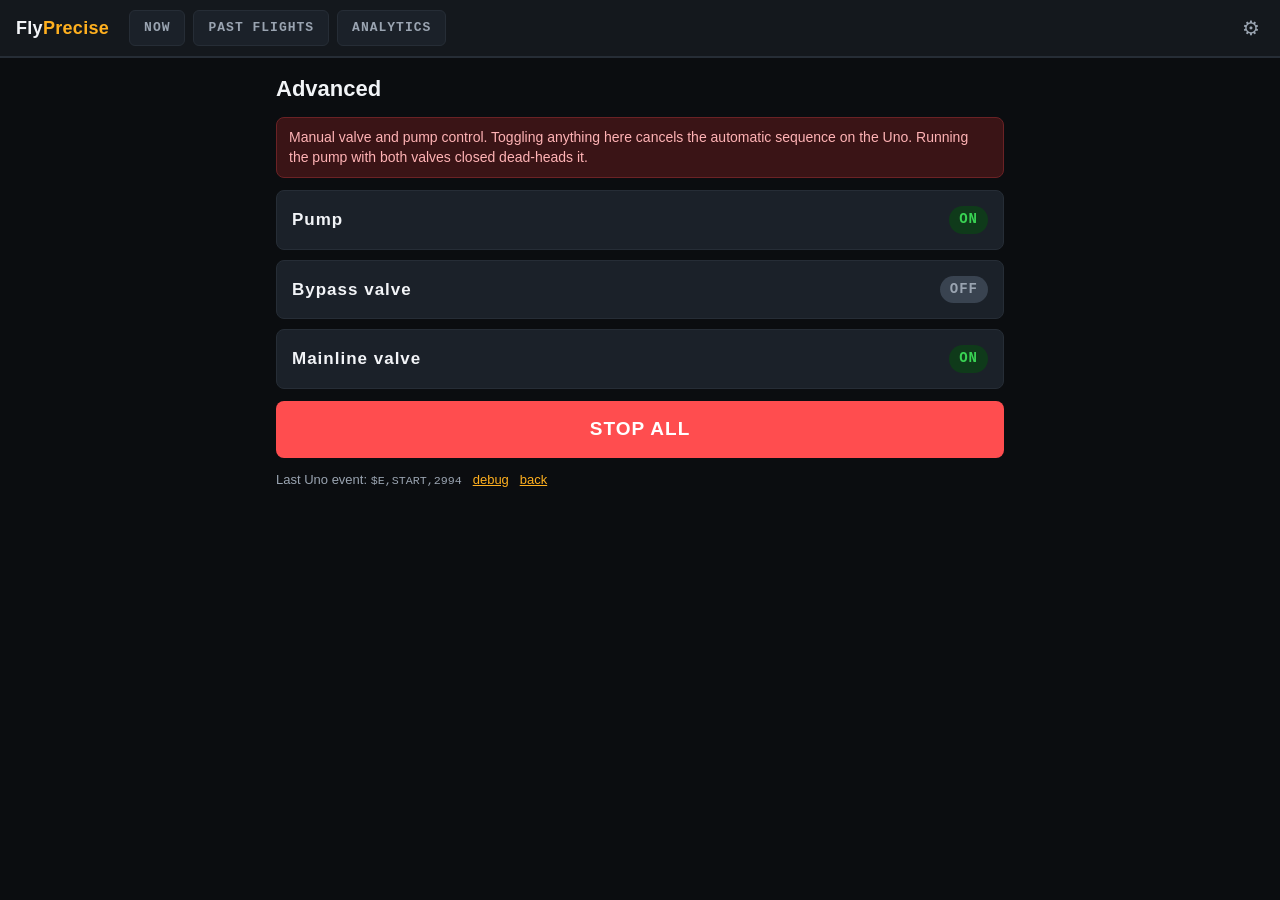
==== frontend/advanced.html @ a45aeeb8 "Add frontend/: standalone HTML + CSS for every screen, with a backend handoff README" ====
<!doctype html><html lang="en"><head><meta charset="utf-8"><meta name="viewport" content="width=device-width,initial-scale=1"><title>FlyPrecise</title><link rel="manifest" href="manifest.json"><link rel="icon" href="icon.svg" type="image/svg+xml"><link rel="apple-touch-icon" href="icon.svg"><meta name="theme-color" content="#0b0d10"><link rel="stylesheet" href="style.css"></head><body><header><a class="brand" href="index.html">Fly<span>Precise</span></a><nav class="tabs"><a href="index.html">NOW</a><a href="past.html">PAST FLIGHTS</a><a href="analytics.html">ANALYTICS</a></nav><a class="gear" href="settings.html" title="Settings">&#9881;</a></header><main><h1>Advanced</h1><div class="banner err">Manual valve and pump control. Toggling anything here cancels the automatic sequence on the Uno. Running the pump with both valves closed dead-heads it.</div><div class="adv"><form method="post" action="/advanced"><input type="hidden" name="cmd" value="P"><button class="btn adv-btn" type="submit"><span>Pump</span><b class="state on">ON</b></button></form><form method="post" action="/advanced"><input type="hidden" name="cmd" value="B"><button class="btn adv-btn" type="submit"><span>Bypass valve</span><b class="state">OFF</b></button></form><form method="post" action="/advanced"><input type="hidden" name="cmd" value="M"><button class="btn adv-btn" type="submit"><span>Mainline valve</span><b class="state on">ON</b></button></form></div><form method="post" action="/stop"><button class="btn stop" type="submit">STOP ALL</button></form><p class="hint">Last Uno event: <code>$E,START,2994</code> &nbsp; <a href="/debug">debug</a> &nbsp; <a href="index.html">back</a></p></main></body></html>
---- frontend/style.css ----
/* FlyPrecise dashboard. Pure CSS, no JS. Layout per the team sketch: tab bar, flight line, label : value readouts. */
:root{
  --bg:#0b0d10;--panel:#14181d;--panel2:#1b2129;--line:#262d36;
  --fg:#f2f4f7;--fg2:#9aa4b1;--amber:#ffb01f;--amber2:#b87400;
  --green:#39d353;--red:#ff4d4f;--blue:#4ea1ff;
  --radius:12px;--mono:ui-monospace,SFMono-Regular,Menlo,Consolas,"Liberation Mono",monospace;
  --sans:-apple-system,BlinkMacSystemFont,"Segoe UI",Roboto,Helvetica,Arial,sans-serif;
  color-scheme:dark;
}
*{box-sizing:border-box}
html,body{margin:0;padding:0}
body{background:var(--bg);color:var(--fg);font:16px/1.4 var(--sans);-webkit-text-size-adjust:100%}
a{color:var(--amber)}
main{max-width:760px;margin:0 auto;padding:16px 16px 40px}
h1{font-size:22px;margin:0 0 12px}
h2{font-size:15px;margin:18px 0 8px;color:var(--fg2);text-transform:uppercase;letter-spacing:.8px}
code{font-family:var(--mono);font-size:.9em;color:var(--fg2)}

/* header + tab bar (sketch: three boxed tabs along the top) */
header{display:flex;align-items:center;gap:14px;padding:10px 16px;border-bottom:2px solid var(--line);background:var(--panel);position:sticky;top:0;z-index:1}
.brand{font-weight:800;font-size:18px;letter-spacing:.3px;color:var(--fg);text-decoration:none;margin-right:6px;white-space:nowrap}
.brand span{color:var(--amber)}
.tabs{display:flex;gap:8px;flex:1;min-width:0;overflow-x:auto}
.tabs a{font-family:var(--mono);font-weight:700;font-size:13px;letter-spacing:1px;color:var(--fg2);text-decoration:none;
  padding:8px 14px;border:1px solid var(--line);border-radius:6px;background:var(--panel2);white-space:nowrap}
.tabs a.on{background:var(--amber);color:#1a1200;border-color:var(--amber)}
.gear{color:var(--fg2);text-decoration:none;font-size:20px;line-height:1;padding:4px}
.gear:hover{color:var(--fg)}

/* flash + banners */
.flash,.banner{border-radius:8px;padding:10px 12px;margin:0 0 12px;font-size:14px}
.flash.ok,.banner.ok{background:#11331a;color:#9ef0a9;border:1px solid #1e5c2b}
.flash.err,.banner.err{background:#3a1416;color:#ffb3b5;border:1px solid #6b2225}
.banner.warn{background:#3a2a0a;color:#ffd27a;border:1px solid #6b4c10}
.banner a{color:inherit;font-weight:600}
.hint{color:var(--fg2);font-size:13px}

/* live iframe (parent page) */
iframe.live{display:block;width:100%;height:470px;border:1px solid var(--line);border-radius:var(--radius);background:var(--panel);margin-bottom:18px}

/* live page (inside the iframe) */
body.live{background:var(--panel);padding:14px 16px;overflow-x:hidden}
body.live .banner{margin-bottom:8px;padding:8px 10px;font-size:13px}
.flight{display:flex;flex-wrap:wrap;align-items:baseline;gap:6px 18px;font-family:var(--mono);font-size:22px;font-weight:700;letter-spacing:1px;
  padding:4px 0 12px;border-bottom:1px solid var(--line);margin-bottom:10px}
.flight b{color:var(--amber)}
.flight .route i{font-style:normal;color:var(--fg2);padding:0 2px}
.flight .acft{color:var(--fg2);font-weight:600;font-size:18px}
.flight.none{color:var(--fg2);font-weight:600;font-size:17px}
.status{display:flex;align-items:center;justify-content:space-between;margin-bottom:6px}
.pill{font-family:var(--mono);font-weight:700;font-size:12px;letter-spacing:1px;padding:5px 11px;border-radius:999px;background:#2a313b;color:var(--fg2)}
.p-idle{background:#2a313b;color:#c7ced8}
.p-prime{background:#4a3300;color:var(--amber)}
.p-run{background:#0f3a1a;color:var(--green);animation:pulse 1.2s ease-in-out infinite}
.p-nolink{background:#3a1416;color:#ff8a8c}
@keyframes pulse{0%,100%{box-shadow:0 0 0 0 rgba(57,211,83,.45)}50%{box-shadow:0 0 0 6px rgba(57,211,83,0)}}
@media (prefers-reduced-motion:reduce){.p-run{animation:none}}
.dots{display:flex;gap:12px;font-size:12px;color:var(--fg2)}
.dot i{display:inline-block;width:9px;height:9px;border-radius:50%;background:#394350;margin-right:5px;vertical-align:-1px}
.dot.on i{background:var(--green);box-shadow:0 0 6px var(--green)}
.dot.on{color:var(--fg)}

/* readouts: LABEL ........ VALUE unit, one per line like the sketch */
.readouts{display:grid}
.ro{display:flex;justify-content:space-between;align-items:baseline;gap:12px;padding:11px 0;border-bottom:1px solid var(--line)}
.ro:last-child{border-bottom:0}
.lbl{font-size:13px;color:var(--fg2);text-transform:uppercase;letter-spacing:1px;white-space:nowrap}
.num{font-family:var(--mono);font-variant-numeric:tabular-nums;font-size:30px;font-weight:600;line-height:1.1;text-align:right;white-space:nowrap}
.num small{font-size:13px;color:var(--fg2);font-weight:500;letter-spacing:.5px}
.ro.big .num{font-size:38px;color:var(--amber)}
.ro.diff .num{color:var(--green)}
.target{display:flex;justify-content:space-between;font-size:13px;color:var(--fg2);margin:12px 0 6px;font-variant-numeric:tabular-nums}
.bar{height:8px;background:#262d36;border-radius:999px;overflow:hidden}
.bar div{height:100%;background:linear-gradient(90deg,var(--amber2),var(--amber));border-radius:999px}

/* load-a-flight form */
form.load{display:grid;gap:10px;margin-bottom:12px;background:var(--panel);border:1px solid var(--line);border-radius:var(--radius);padding:14px 16px 16px}
form.load h2{margin:0 0 2px}
.grid{display:grid;grid-template-columns:1fr 1fr;gap:10px}
.grid label,label.fuel{display:grid;gap:4px}
label{font-size:13px;color:var(--fg2);text-transform:uppercase;letter-spacing:.8px}
input[type=number],input[type=datetime-local],input[type=text]{
  width:100%;font:inherit;font-family:var(--mono);font-size:20px;padding:10px 12px;border-radius:8px;
  border:1px solid var(--line);background:var(--bg);color:var(--fg);text-transform:uppercase}
input[type=number]{text-transform:none}
label.fuel input{font-size:28px;padding:12px 14px}
input:focus{outline:2px solid var(--amber);border-color:var(--amber)}
input:invalid{border-color:var(--red)}
input::placeholder{color:#4a5563;text-transform:uppercase}
.btn{display:block;width:100%;font:inherit;font-weight:800;font-size:19px;letter-spacing:1px;padding:15px;border-radius:8px;border:0;cursor:pointer;text-align:center;text-decoration:none}
.btn.start{background:var(--amber);color:#1a1200;margin-top:4px}
.btn.start:active{background:var(--amber2)}
.btn.stop{background:var(--red);color:#fff;margin-bottom:12px}
.btn.stop:active{background:#b3282a}
.btn.small{width:auto;font-size:14px;padding:8px 14px;background:var(--panel2);color:var(--fg);border:1px solid var(--line)}
.row{display:flex;align-items:center;justify-content:space-between;margin-bottom:12px}
.row h1{margin:0}

/* settings */
fieldset{border:1px solid var(--line);border-radius:var(--radius);padding:12px 14px;margin:0 0 14px;background:var(--panel)}
legend{color:var(--amber);font-weight:700;padding:0 6px}
.settings label{display:block;margin:8px 0 4px;text-transform:none;letter-spacing:0;font-size:14px}
.opts{display:flex;gap:14px;flex-wrap:wrap;margin:6px 0}
.opt{display:inline-flex;align-items:center;gap:6px;color:var(--fg);font-size:15px;margin:0;text-transform:none;letter-spacing:0}
.settings input[type=number],.settings input[type=text],.settings input[type=datetime-local]{font-size:18px;padding:10px 12px;text-transform:none}

/* advanced */
.adv{display:grid;gap:10px;margin:12px 0}
.adv-btn{display:flex;justify-content:space-between;align-items:center;background:var(--panel2);color:var(--fg);border:1px solid var(--line);font-size:17px}
.state{font-family:var(--mono);font-size:14px;padding:4px 10px;border-radius:999px;background:#394350;color:var(--fg2)}
.state.on{background:#0f3a1a;color:var(--green)}

/* tables */
.tablewrap{overflow-x:auto;margin:0 -16px;padding:0 16px}
table{width:100%;border-collapse:collapse;font-size:13px;font-variant-numeric:tabular-nums}
th,td{text-align:left;padding:8px 6px;border-bottom:1px solid var(--line);white-space:nowrap}
th{color:var(--fg2);font-weight:600;font-size:11px;text-transform:uppercase;letter-spacing:.6px}

/* analytics */
.tiles{display:grid;grid-template-columns:repeat(auto-fit,minmax(150px,1fr));gap:10px;margin-bottom:10px}
.tile{background:var(--panel);border:1px solid var(--line);border-radius:var(--radius);padding:12px 14px}
.tv{font-family:var(--mono);font-variant-numeric:tabular-nums;font-size:26px;font-weight:600;color:var(--amber);white-space:nowrap}
.tv small{font-size:12px;color:var(--fg2);font-weight:500}
.tl{font-size:12px;color:var(--fg2);text-transform:uppercase;letter-spacing:.8px;margin-top:4px}
.chart{display:grid;gap:6px;background:var(--panel);border:1px solid var(--line);border-radius:var(--radius);padding:12px 14px}
.cr{display:grid;grid-template-columns:90px 1fr 90px;align-items:center;gap:10px;font-family:var(--mono);font-size:13px}
.cl{color:var(--fg2);overflow:hidden;text-overflow:ellipsis;white-space:nowrap}
.cb{height:14px;background:#262d36;border-radius:4px;overflow:hidden}
.cb i{display:block;height:100%;border-radius:4px;background:var(--amber)}
.cb i.neg{background:var(--green)}
.cv{text-align:right;font-variant-numeric:tabular-nums}

/* slip */
main.slip{color-scheme:light}
.ticket{background:#fff;color:#111;border-radius:10px;padding:18px 18px 14px;font-family:var(--mono);font-size:14px;box-shadow:0 2px 12px rgba(0,0,0,.35);max-width:400px;margin:0 auto 14px}
.tk-head{text-align:center;margin-bottom:12px}
.tk-brand{font-family:var(--sans);font-weight:900;font-size:22px;letter-spacing:.5px}
.tk-sub{color:#666;font-size:12px;text-transform:uppercase;letter-spacing:1.5px}
.ticket hr{border:0;border-top:1px dashed #999;margin:10px 0}
.ln{display:flex;justify-content:space-between;gap:10px;padding:4px 0}
.ln span{color:#555}
.ln b{text-align:right;font-weight:700}
.fill{display:flex;gap:10px;align-items:flex-end;padding:12px 0 4px}
.fill span{color:#555;white-space:nowrap}
.fill em{flex:1;border-bottom:1px solid #333;height:22px}
.tk-foot{color:#777;font-size:10px;text-align:center;margin-top:14px;font-family:var(--sans)}
@media print{
  body{background:#fff;color:#000}
  header,.noprint,nav{display:none !important}
  main{padding:0;max-width:none}
  .ticket{box-shadow:none;border-radius:0;max-width:none;padding:0}
  @page{margin:8mm}
}
@media print and (max-width:90mm){ @page{size:80mm auto;margin:3mm} .ticket{font-size:12px} }

/* phones */
@media (max-width:480px){
  .flight{font-size:18px}
  .num{font-size:24px}
  .ro.big .num{font-size:30px}
  .tabs a{padding:7px 10px;font-size:12px}
  .brand{display:none}
  th:nth-child(4),td:nth-child(4){display:none}
}
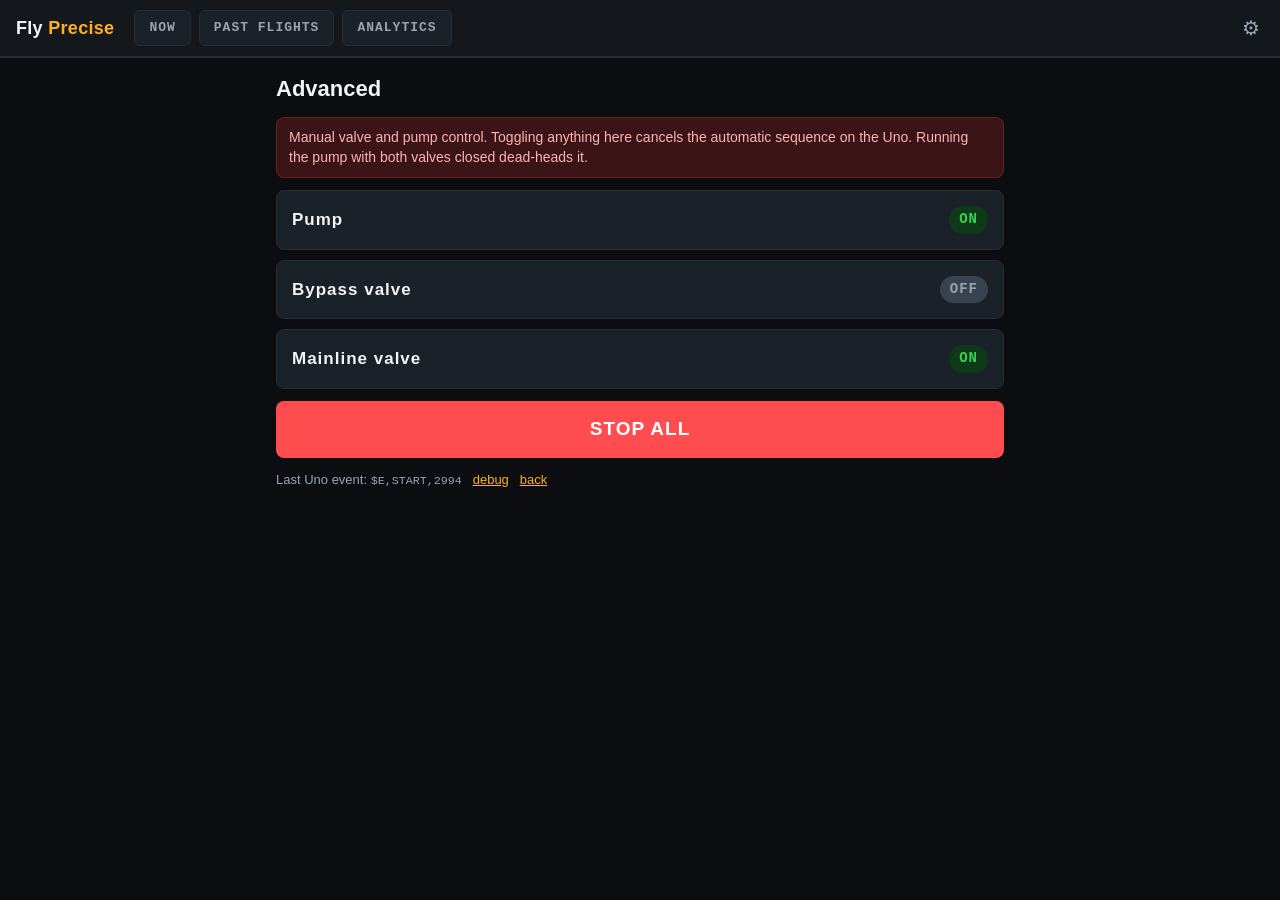
==== commit 9c093be6: "frontend: indent the HTML pages for readability" ====
--- a/frontend/advanced.html
+++ b/frontend/advanced.html
@@ -1 +1,66 @@
-<!doctype html><html lang="en"><head><meta charset="utf-8"><meta name="viewport" content="width=device-width,initial-scale=1"><title>FlyPrecise</title><link rel="manifest" href="manifest.json"><link rel="icon" href="icon.svg" type="image/svg+xml"><link rel="apple-touch-icon" href="icon.svg"><meta name="theme-color" content="#0b0d10"><link rel="stylesheet" href="style.css"></head><body><header><a class="brand" href="index.html">Fly<span>Precise</span></a><nav class="tabs"><a href="index.html">NOW</a><a href="past.html">PAST FLIGHTS</a><a href="analytics.html">ANALYTICS</a></nav><a class="gear" href="settings.html" title="Settings">&#9881;</a></header><main><h1>Advanced</h1><div class="banner err">Manual valve and pump control. Toggling anything here cancels the automatic sequence on the Uno. Running the pump with both valves closed dead-heads it.</div><div class="adv"><form method="post" action="/advanced"><input type="hidden" name="cmd" value="P"><button class="btn adv-btn" type="submit"><span>Pump</span><b class="state on">ON</b></button></form><form method="post" action="/advanced"><input type="hidden" name="cmd" value="B"><button class="btn adv-btn" type="submit"><span>Bypass valve</span><b class="state">OFF</b></button></form><form method="post" action="/advanced"><input type="hidden" name="cmd" value="M"><button class="btn adv-btn" type="submit"><span>Mainline valve</span><b class="state on">ON</b></button></form></div><form method="post" action="/stop"><button class="btn stop" type="submit">STOP ALL</button></form><p class="hint">Last Uno event: <code>$E,START,2994</code> &nbsp; <a href="/debug">debug</a> &nbsp; <a href="index.html">back</a></p></main></body></html>
+<!doctype html>
+<html lang="en">
+  <head>
+    <meta charset="utf-8" />
+    <meta name="viewport" content="width=device-width,initial-scale=1" />
+    <title>FlyPrecise</title>
+    <link rel="manifest" href="manifest.json" />
+    <link rel="icon" href="icon.svg" type="image/svg+xml" />
+    <link rel="apple-touch-icon" href="icon.svg" />
+    <meta name="theme-color" content="#0b0d10" />
+    <link rel="stylesheet" href="style.css" />
+  </head>
+  <body>
+    <header>
+      <a class="brand" href="index.html">
+        Fly
+        <span>Precise</span>
+      </a>
+      <nav class="tabs">
+        <a href="index.html">NOW</a>
+        <a href="past.html">PAST FLIGHTS</a>
+        <a href="analytics.html">ANALYTICS</a>
+      </nav>
+      <a class="gear" href="settings.html" title="Settings">&#9881;</a>
+    </header>
+    <main>
+      <h1>Advanced</h1>
+      <div class="banner err">
+        Manual valve and pump control. Toggling anything here cancels the automatic sequence on the Uno.
+        Running the pump with both valves closed dead-heads it.
+      </div>
+      <div class="adv">
+        <form method="post" action="/advanced">
+          <input type="hidden" name="cmd" value="P" />
+          <button class="btn adv-btn" type="submit">
+            <span>Pump</span>
+            <b class="state on">ON</b>
+          </button>
+        </form>
+        <form method="post" action="/advanced">
+          <input type="hidden" name="cmd" value="B" />
+          <button class="btn adv-btn" type="submit">
+            <span>Bypass valve</span>
+            <b class="state">OFF</b>
+          </button>
+        </form>
+        <form method="post" action="/advanced">
+          <input type="hidden" name="cmd" value="M" />
+          <button class="btn adv-btn" type="submit">
+            <span>Mainline valve</span>
+            <b class="state on">ON</b>
+          </button>
+        </form>
+      </div>
+      <form method="post" action="/stop"><button class="btn stop" type="submit">STOP ALL</button></form>
+      <p class="hint">
+        Last Uno event:
+        <code>$E,START,2994</code>
+        &nbsp;
+        <a href="/debug">debug</a>
+        &nbsp;
+        <a href="index.html">back</a>
+      </p>
+    </main>
+  </body>
+</html>
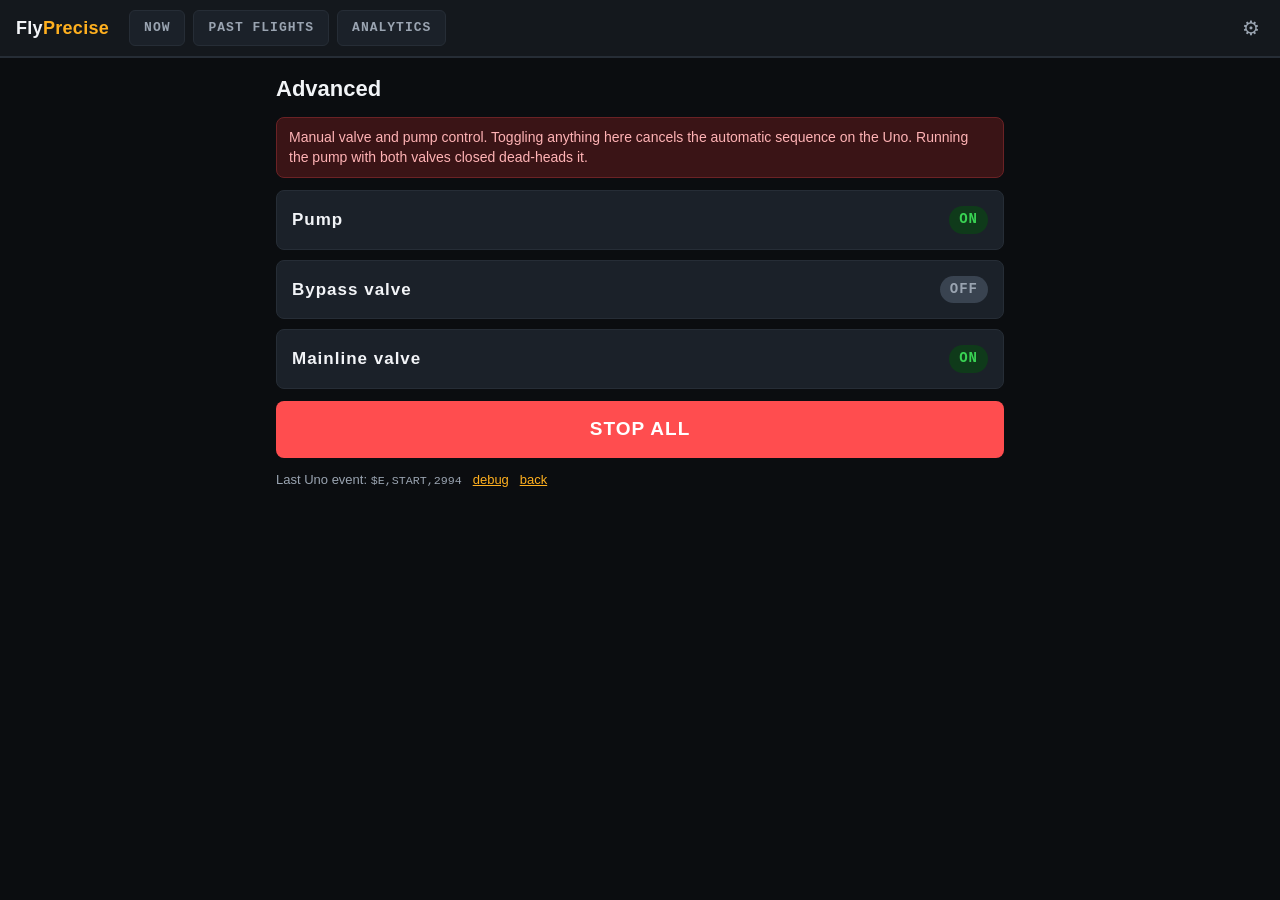
==== commit 0a9602be: "frontend: keep the brand wordmark on one line" ====
--- a/frontend/advanced.html
+++ b/frontend/advanced.html
@@ -12,10 +12,7 @@
   </head>
   <body>
     <header>
-      <a class="brand" href="index.html">
-        Fly
-        <span>Precise</span>
-      </a>
+      <a class="brand" href="index.html">Fly<span>Precise</span></a>
       <nav class="tabs">
         <a href="index.html">NOW</a>
         <a href="past.html">PAST FLIGHTS</a>
